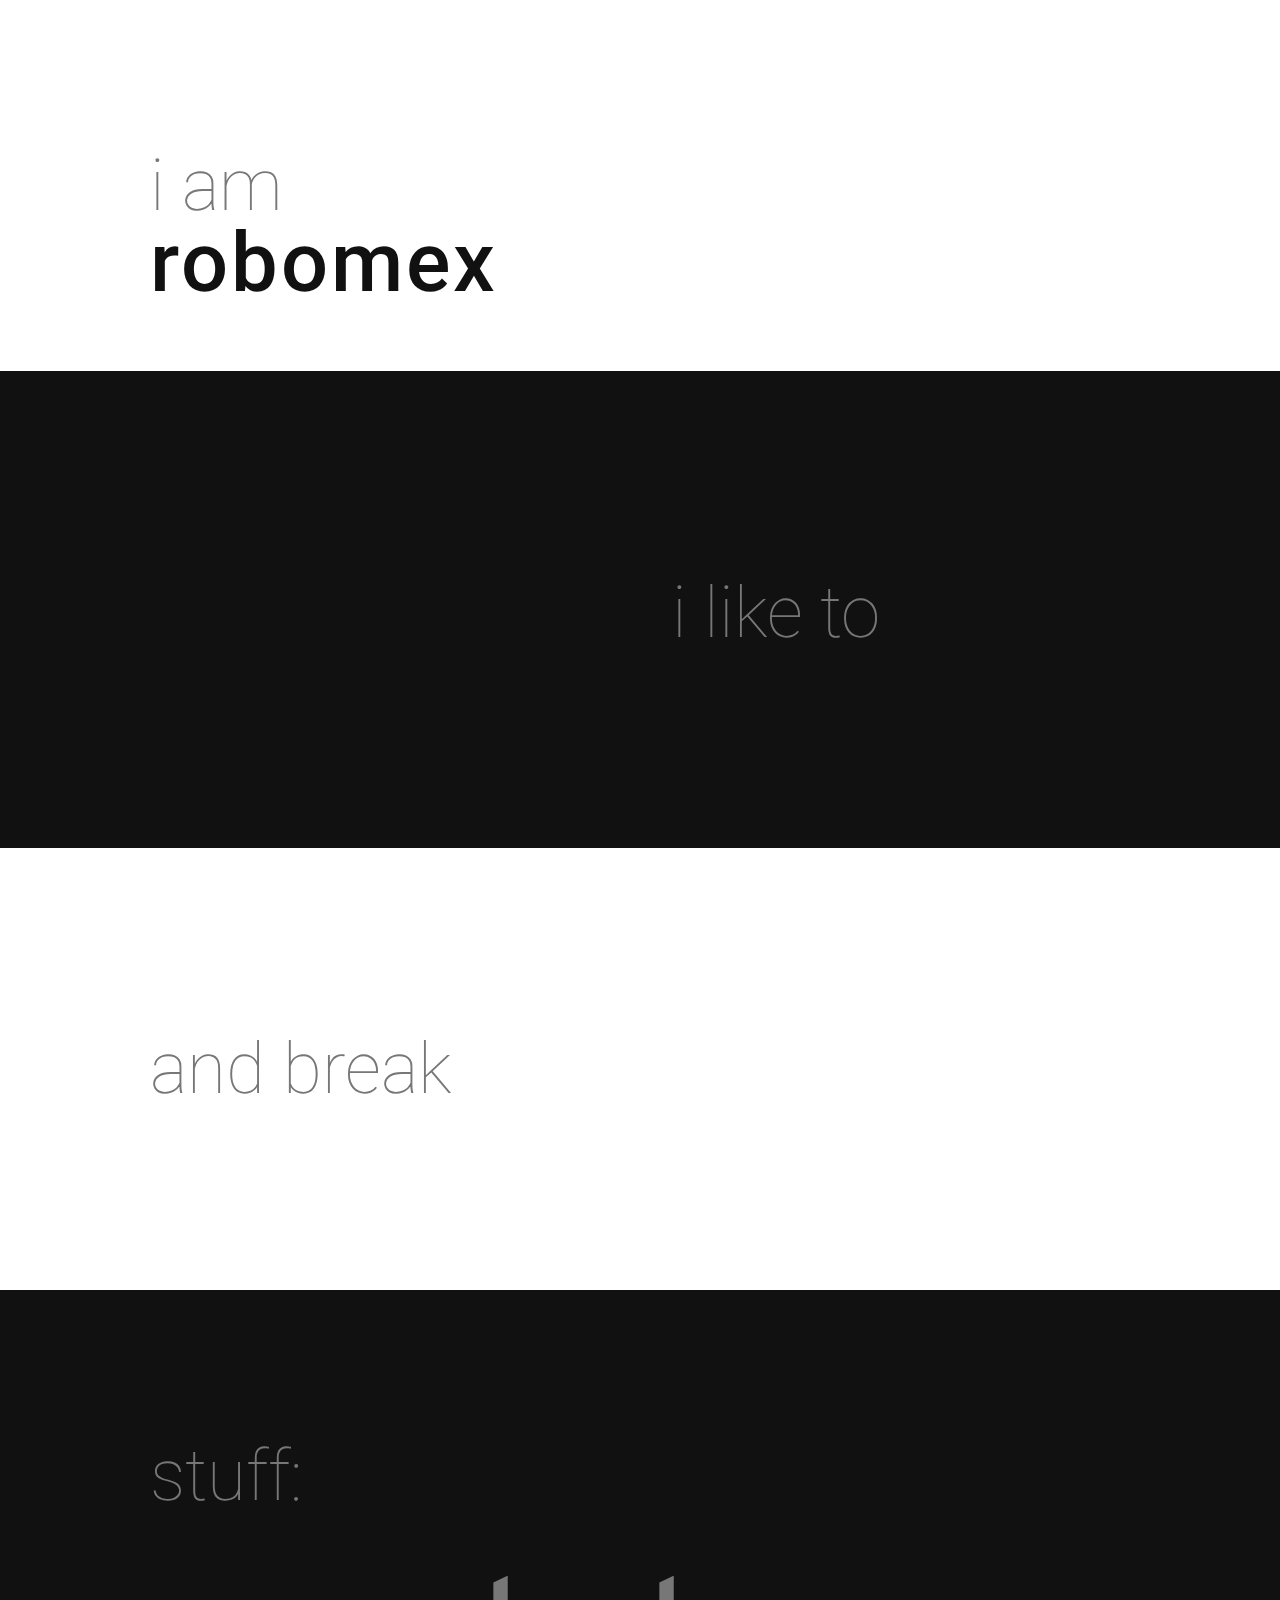
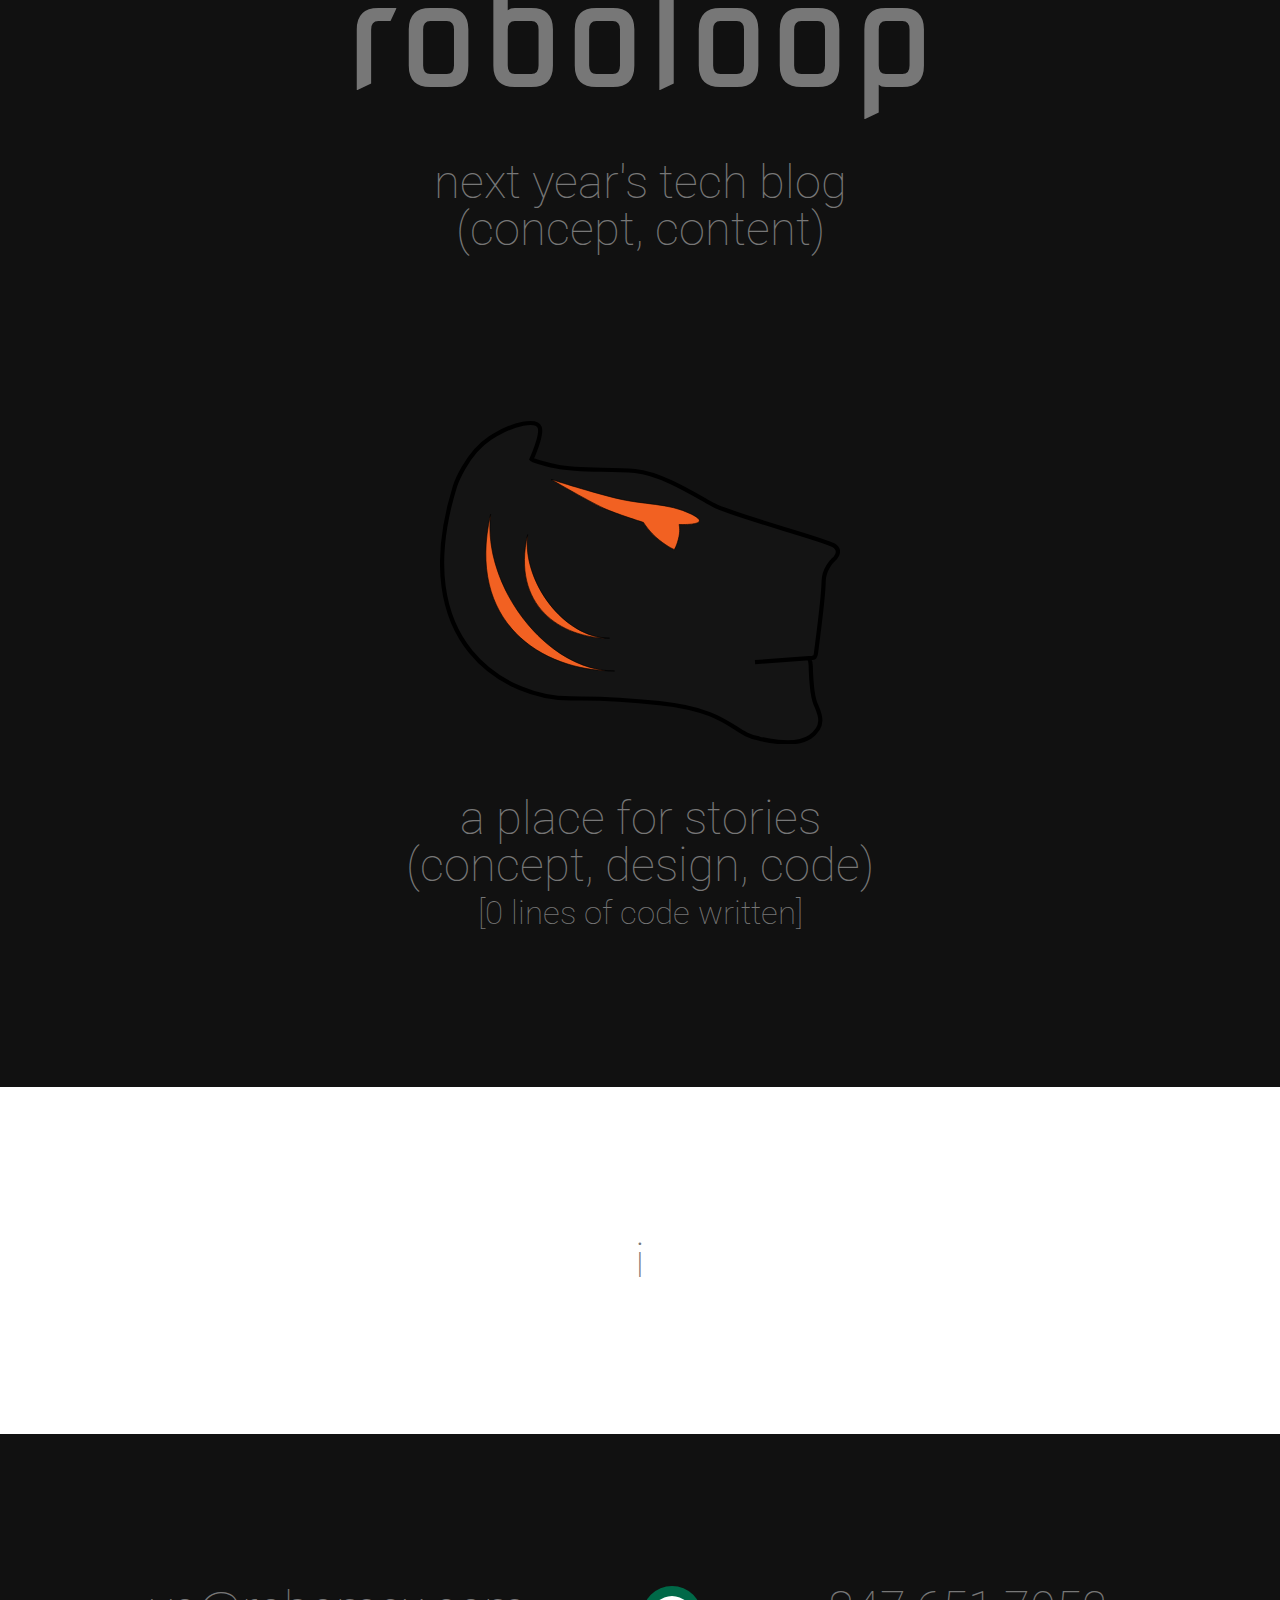
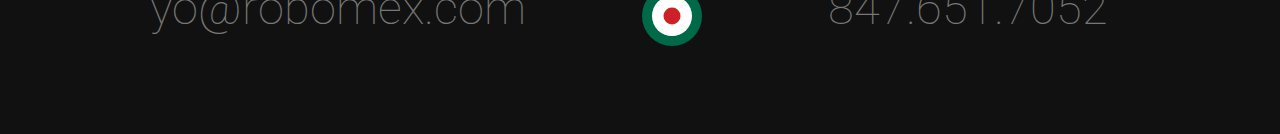
==== robomex.html @ b66b4286 "First homepage iteration" ====
<!DOCTYPE html>
<html lang="en">
	<head class="no-skrollr">
		<meta charset="utf-8">
		<meta name="viewport" content="width=device-width, initial-scale=1, user-scalable=no">
		<title>robomex | chicago | tech</title>
	  	<link rel="stylesheet" href="css/robomex.css">
		<link rel="stylesheet" href="css/animate.css">
	  	<link href='//fonts.googleapis.com/css?family=Roboto:100,500,900' rel='stylesheet' type='text/css'>
	  	<link href='//fonts.googleapis.com/css?family=Nova+Square' rel='stylesheet' type='text/css'>
	    <link rel="icon" href="favicon.ico">
	    <script type="text/javascript" src="js/analytics.js"></script>
	</head>	

	<body>
		<div id="skrollr-body">

			<div class="container">
				<h1>
					<span class="first" data-0="color:hsla(0,0%,47%,1);" data-133="color:hsla(0,0%,47%,0);">i am </span>
						<div class="menu">
							<span class="robomex">robomex</span><h4 class="menu-right"><pre><a href="#stuff" data-300="color:hsla(0,0%,47%,0);" data-400="color:hsla(0,0%,47%,1);">stuff</a>        <a href="#contact" data-300="color:hsla(0,0%,47%,0);" data-400="color:hsla(0,0%,47%,1);">contact</a></pre></h4>
						</div>
				</h1>
			</div>

			<div class="dark">
				<h1><span id="bumpity">i like to</span><svg version="1.1" xmlns="http://www.w3.org/2000/svg" xmlns:xlink="http://www.w3.org/1999/xlink" x=	"0px" y="0px"
	 				width="250.424px" height="165.868px" viewBox="0 0 350.424 265.868" enable-background="new 0 0 350.424 265.868" xml:space="preserve">
					<path style="fill:none;stroke:#333333;stroke-width:11;stroke-linecap:round;stroke-linejoin:miter;stroke-miterlimit:4;stroke-opacity:1;stroke-dasharray:6000;stroke-dashoffset:0"
						data-0="stroke-dashoffset:6000;stroke:rgb(255,0,0);" data-600="stroke-dashoffset:0;stroke:rgb(0,0,255);"
			 			d="M6.003,225.671
						c-0.13-30.229,3.696-58.618,11.457-87.962c6.602-24.959,13.309-60.311,28.421-81.793c3.292,17.468,0.367,37.919,0.34,55.672
						c-0.012,7.671-2.175,18.172,2.318,25.074c18.205-31.197,33.879-62.027,57.525-89.713c3.674,11.222,0.028,31.327-1.161,43.061
						c-3.263,32.209-8.222,64.594-13.15,96.54c-1.121,7.263-1.886,14.331-2.657,21.555c3.267-10.201,8.101-19.719,14.501-28.553
						c21.559-39.703,44.095-78.792,67.662-117.317c8.376-13.692,17.667-43.807,31.256-52.095c3.162,34.726-5.414,68.479-11.779,102.318
						c-4.625,24.591-4.432,54.41-13.127,77.901c0.409-20.582,2.42-41.521,4.066-61.319c-10.273-2.112-20.009-3.996-30.132-6.052
						c13.938-10.217,25.747,5.58,34.154,12.039c14.177-11.718,20.251-30.619,25.836-47.483c3.465-10.462,4.732-25.971,12.034-34.52
						c0.084,22.819-13.99,50.645-20.19,72.368c-7.92,27.752-15.98,55.543-23.883,83.265c-10.258-9.725,14.07-63.363,21.295-79.54
						c3.341,21.011,1.352,43.648,7.084,64.146c3.3,11.799,11.191,21.607,14.615,33.198c5.083-13.047-5.847-35.906-8.481-49.063
						c-3.691-18.437-4.626-37.208-7.81-55.674c-1.375-7.973-1.235-9.608-6.835-15.792c14.244,5.636,31.938-7.562,46.097-15.515
						c11.339-6.368,23.662-9.973,34.354-17.534c2.058,17.213-9.427,37.038-13.974,53.229c-6.228,22.176-14.921,43.492-21.731,65.497
						c-3.028,9.782-6.106,19.65-9.085,29.574c19.534,0.962,38.513,3.255,57.307,7.77c-15.771-0.073-31.602,0.233-47.353-0.052
						c-4.259-16.433-1.213-37.094,4.386-52.542c3.175-8.759,4.109-11.556,12.31-13.802c8.667-2.373,23.346,1.046,32.84,1.203
						c-8.815-0.214-27.49-6.657-32.169-15.288c-5.602-10.331,4.791-31.326,7.08-41.479c1.724-7.649-0.658-25.543,3.847-30.479
						c17.357-4.268,43.714,8.043,61.104,11.54c5.035,1.013,10.039,2.031,15.108,2.837"/>
					</svg>
				</h1>
			</div>

			<div class="container">
				<h1 class="and">and </h1><h1><div class="break">break</div><h1>
			</div>

			<div id="stuff">
				<h1>stuff:</h1>
				<div class="roboloop"><a href="http://roboloop.com">roboloop</a></div>
				<h2>next year's tech blog</h2>
				<h2>(concept, content)</h2>

				<svg version="1.1" id="logo" xmlns="http://www.w3.org/2000/svg" xmlns:xlink="http://www.w3.org/1999/xlink" x="0px" y="0px"
					 width="670.451px" height="442.181px" viewBox="0 0 670.451 342.181" enable-background="new 0 0 670.451 542.181"
					 xml:space="preserve">
					<g>
						<path fill="#141414" class="face" stroke="#000000" stroke-width="7" stroke-miterlimit="10" d="M528.055,404.251l96.065-7.278
							c0,0,2.938-0.569,3.855-1.507c1.146-1.167,1.633-1.622,2.143-5.747c2.933-23.613,12.587-94.039,12.919-120.876
							c0.261-21.282,15.433-35.472,15.433-35.472s18.589-14.843,0.726-25.351c-17.865-10.51-169.599-50.187-199.555-66.476
							c-29.951-16.294-87.62-53.598-132.81-57.801c-45.189-4.204-93.015,1.051-131.371-7.359c-38.356-8.407-42.037-12.61-42.037-12.61
							s18.391-39.934,13.66-53.069c-4.728-13.141-42.037-8.937-83.024,17.864C43.072,55.365,25.106,109.36,25.106,109.36
							c-81.745,265.067,87.272,355.583,193.704,355.583c36.259,0.523,65.455-1.016,149.006,7.918
							c120.509,12.883,122.238,51.881,166.312,59.116c0,0,58.33,16.553,85.92-2.363c27.585-18.919,15.764-40.201,9.457-55.178
							c-6.307-14.976-7.886-55.962-7.886-55.962s0.02-16.755-3.133-20.431"/>
						<path fill="#F26122" stroke="#000000" class="stripes" stroke-miterlimit="10" d="M186.339,97.897c0,0,69.294,40.494,93.465,50.563
							c22.065,9.193,61.285,21.452,61.285,21.452s9.654,16.394,26.815,29.878c15.618,12.271,24.823,15.626,24.823,15.626
							s4.443-5.973,7.81-21.756c2.602-12.171,0.153-20.221,0.153-20.221s60.222,2.295,20.687-17.316
							c-39.531-19.613-79.364-14.709-128.701-27.278C243.337,116.282,186.339,97.897,186.339,97.897z"/>
						<path fill="#F26122" stroke="#000000" class="stripes" stroke-miterlimit="10" d="M292.607,418.966c-114.86,0-221.528-143.11-207.803-262.692
							C43.635,336.632,168.537,418.966,292.607,418.966z"/>
						<path fill="#F26122" stroke="#000000" class="stripes" stroke-miterlimit="10" d="M284.147,363.993c-75.886,0-146.356-94.549-137.293-173.559
							C119.654,309.592,202.177,363.993,284.147,363.993z"/>
					</g>
				</svg>

				<h2>a place for stories</h2>
				<h2>(concept, design, code)</h2>
				<h5>[0 lines of code written]</h5>
			</div>

			<div class="container">
				<h2>
					i <span data-typer-targets="make stuff,have no idea what i'm doing but i make stuff,make stuff because i can,make stuff,make stuff for me,make stuff,make stuff for fun,make stuff"></span>
				</h2>
			</div>

			<div class="dark" id="contact">
				<h4 class="left">yo@robomex.com</h4><a href="http://twitter.com/robomex"><img src="images/icon.svg"/></a><h4 class="right">847.651.7052</h4>
			</div>


		</div>
		<script type="text/javascript" src="js/jquery-1.10.2.min.js"></script>
		<script type="text/javascript" src="js/waypoints.min.js"></script>
		<script type="text/javascript" src="js/waypoints-sticky.min.js"></script>
		<script type="text/javascript" src="js/skrollr.min.js"></script>
		<script type="text/javascript" src="js/jquery.typer.js"></script>

		

		<script type="text/javascript">
			var s = skrollr.init();
		</script>

		<script type="text/javascript">
			$(document).ready(function() {
				$('.robomex').waypoint('sticky');
				$('.menu-right').waypoint('sticky');
			});
			
			$('.break').waypoint(function() {
  				$('.break').toggleClass('animated hinge');
			}, { offset: 400 });
		</script>

		<script type="text/javascript">
			var $root = $('html, body');
			$('a').click(function() {
			    var href = $.attr(this, 'href');
			    $root.animate({
			        scrollTop: $(href).offset().top
			    }, 500, function () {
			        window.location.hash = href;
			    });
			    return false;
			});
		</script>

		<script>
		    $(function () {
		      $('[data-typer-targets]').typer();
		    });
		</script>



	</body>
</html>
---- css/robomex.css ----
/* http://meyerweb.com/eric/tools/css/reset/ 
   v2.0 | 20110126
   License: none (public domain)
*/

html, body, div, span, applet, object, iframe,
h1, h2, h3, h4, h5, h6, p, blockquote, pre,
a, abbr, acronym, address, big, cite, code,
del, dfn, em, img, ins, kbd, q, s, samp,
small, strike, strong, sub, sup, tt, var,
b, u, i, center,
dl, dt, dd, ol, ul, li,
fieldset, form, label, legend,
table, caption, tbody, tfoot, thead, tr, th, td,
article, aside, canvas, details, embed, 
figure, figcaption, footer, header, hgroup, 
menu, nav, output, ruby, section, summary,
time, mark, audio, video {
	margin: 0;
	padding: 0;
	border: 0;
	font-size: 100%;
	font: inherit;
	vertical-align: baseline;
}
/* HTML5 display-role reset for older browsers */
article, aside, details, figcaption, figure, 
footer, header, hgroup, menu, nav, section {
	display: block;
}
body {
	line-height: 1;
}
ol, ul {
	list-style: none;
}
blockquote, q {
	quotes: none;
}
blockquote:before, blockquote:after,
q:before, q:after {
	content: '';
	content: none;
}
table {
	border-collapse: collapse;
	border-spacing: 0;
}





/* beginning of my css */

body {
	font-family: 'Roboto', sans-serif;
	font-weight: 100;
	color: #777;
}

a{
	text-decoration: none;
	color: #777;
}

h1 {
	font-size: 71px;
}

h2{
	text-align: center;
	font-size: 47px;
}

h4{
	font-size: 47px;
}

h5{
	font-size: 33px;
	text-align: center;
	padding: 8px;
}

img{
	position: absolute;
	left: 50%;
	display: inline;
}

.robomex{
	letter-spacing: 3px;
	font-weight: 500;
	font-size: 83px;
	color: #111;
	background-color: #fff;
	z-index: 17;
	width: 100%;
	padding-left: 150px;
}

.robomex.stuck {
	position:fixed;
	top: 0;
}

.container{
	padding: 150px;
}

#skrollr-body{
	width: 100%;
}

.dark{
	text-align: right;
	padding: 150px;
	background-color: #111;
}

#stuff{
	text-align: left;
	padding: 150px;
	background-color: #111;
}

.first{
	z-index: 33;
	position: relative;
}

#bumpity{
	position: relative;
	top: -50px;
}

.break{
	position: relative;
	bottom: 36px;
	left: 133px;
}

.and{
	position: relative;
	top: 35px;
}

.menu{
	position: absolute;
	left: 0;
	right: 0;
}

.menu-right{
	z-index: 47;
	position: relative;
	top: 24px;
	float: right;
	padding-right: 150px;
}

.menu-right.stuck{
	position: fixed;
	top: 24px;
	right: 0px;
	text-align: right;
}

.roboloop{
    font-family: 'Nova Square';
    text-align: center;
    font-size: 147px;
    padding: 50px;
}

.roboloop a {
  -o-transition:color .5s ease-out, background 2s ease-in;
  -ms-transition:color .5s ease-out, background 2s ease-in;
  -moz-transition:color .5s ease-out, background 2s ease-in;
  -webkit-transition:color .5s ease-out, background 2s ease-in;
  transition:color .5s ease-out, background 2s ease-in;
}



.roboloop a:hover { 
	color: black; 
	background: white; 
}


#logo{
	width: 400px;
	display: block;
	margin: auto;
	padding: 50px;
}

.face{
  -o-transition:fill 2s ease-in;
  -ms-transition:fill 2s ease-in;
  -moz-transition:fill 2s ease-in;
  -webkit-transition:fill 2s ease-in;
  transition:fill 2s ease-in;
}

.stripes{
  -o-transition:fill 1s ease-out;
  -ms-transition:fill 1s ease-out;
  -moz-transition:fill 1s ease-out;
  -webkit-transition:fill 1s ease-out;
  transition:fill 1s ease-out;
}

#logo:hover .stripes{
	fill: black;
}

#logo:hover .face{
	fill: #f26122;
}

.left{
	float: left;
	text-align: center;
	width: 33%;
}

.right{
	float: right;
	text-align: center;
	width: 33%;
}
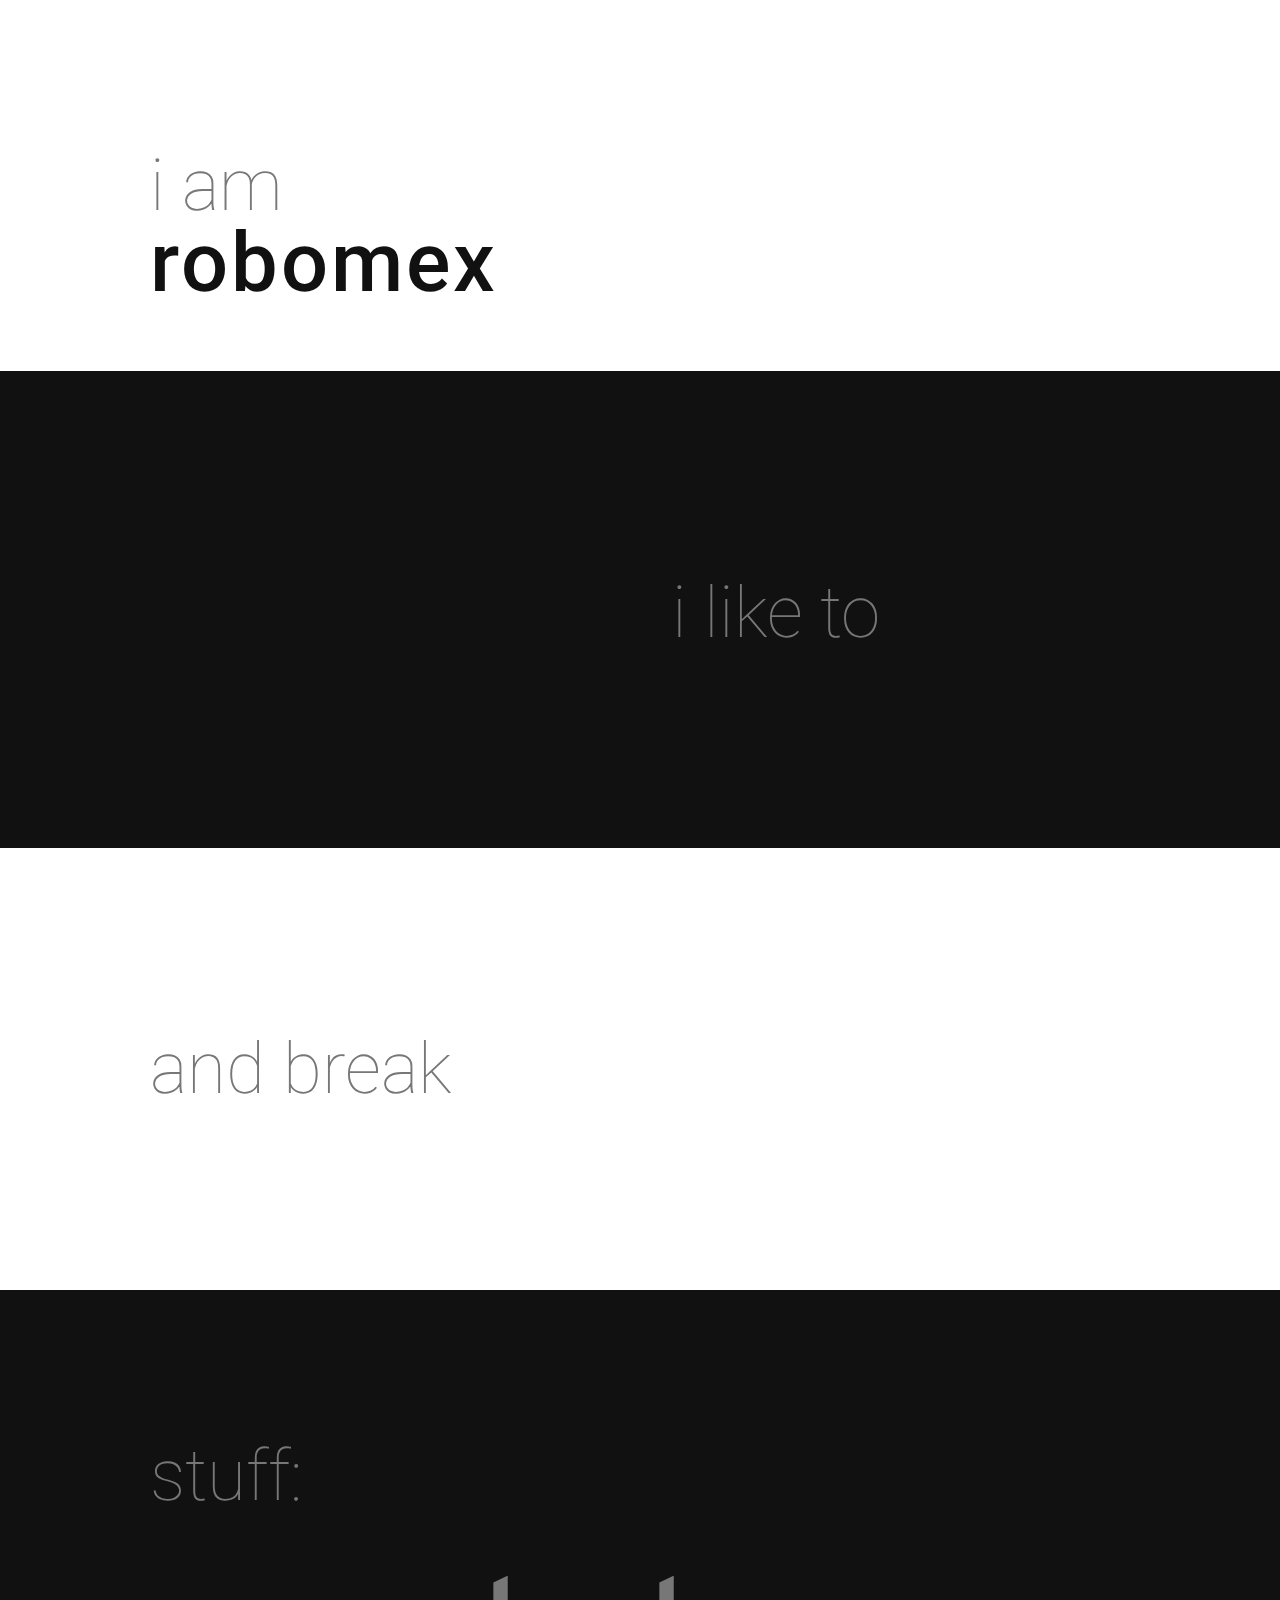
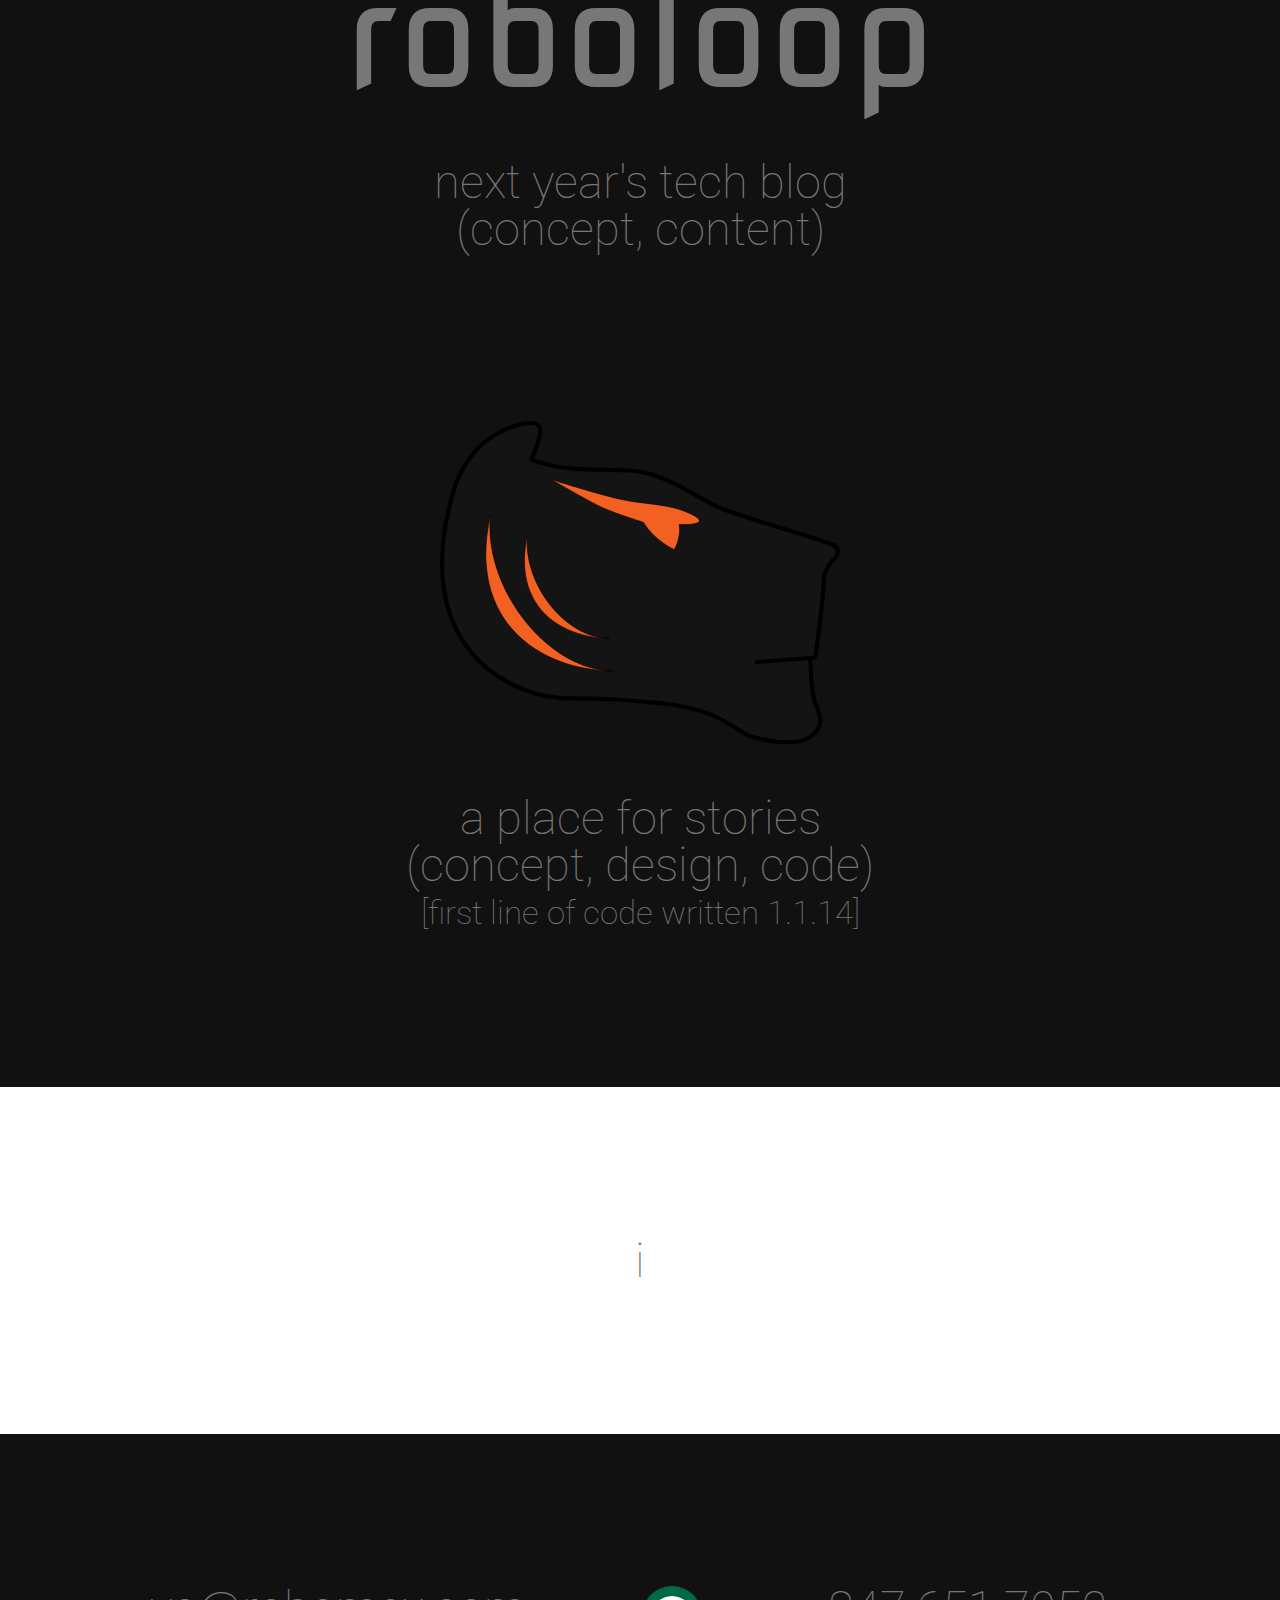
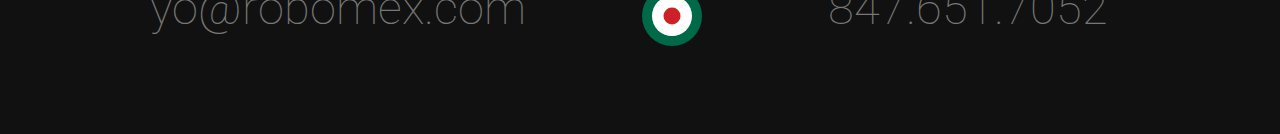
==== commit 0ce2d84b: "dumb update" ====
--- a/robomex.html
+++ b/robomex.html
@@ -83,7 +83,7 @@
 
 				<h2>a place for stories</h2>
 				<h2>(concept, design, code)</h2>
-				<h5>[0 lines of code written]</h5>
+				<h5>[first line of code written 1.1.14]</h5>
 			</div>
 
 			<div class="container">
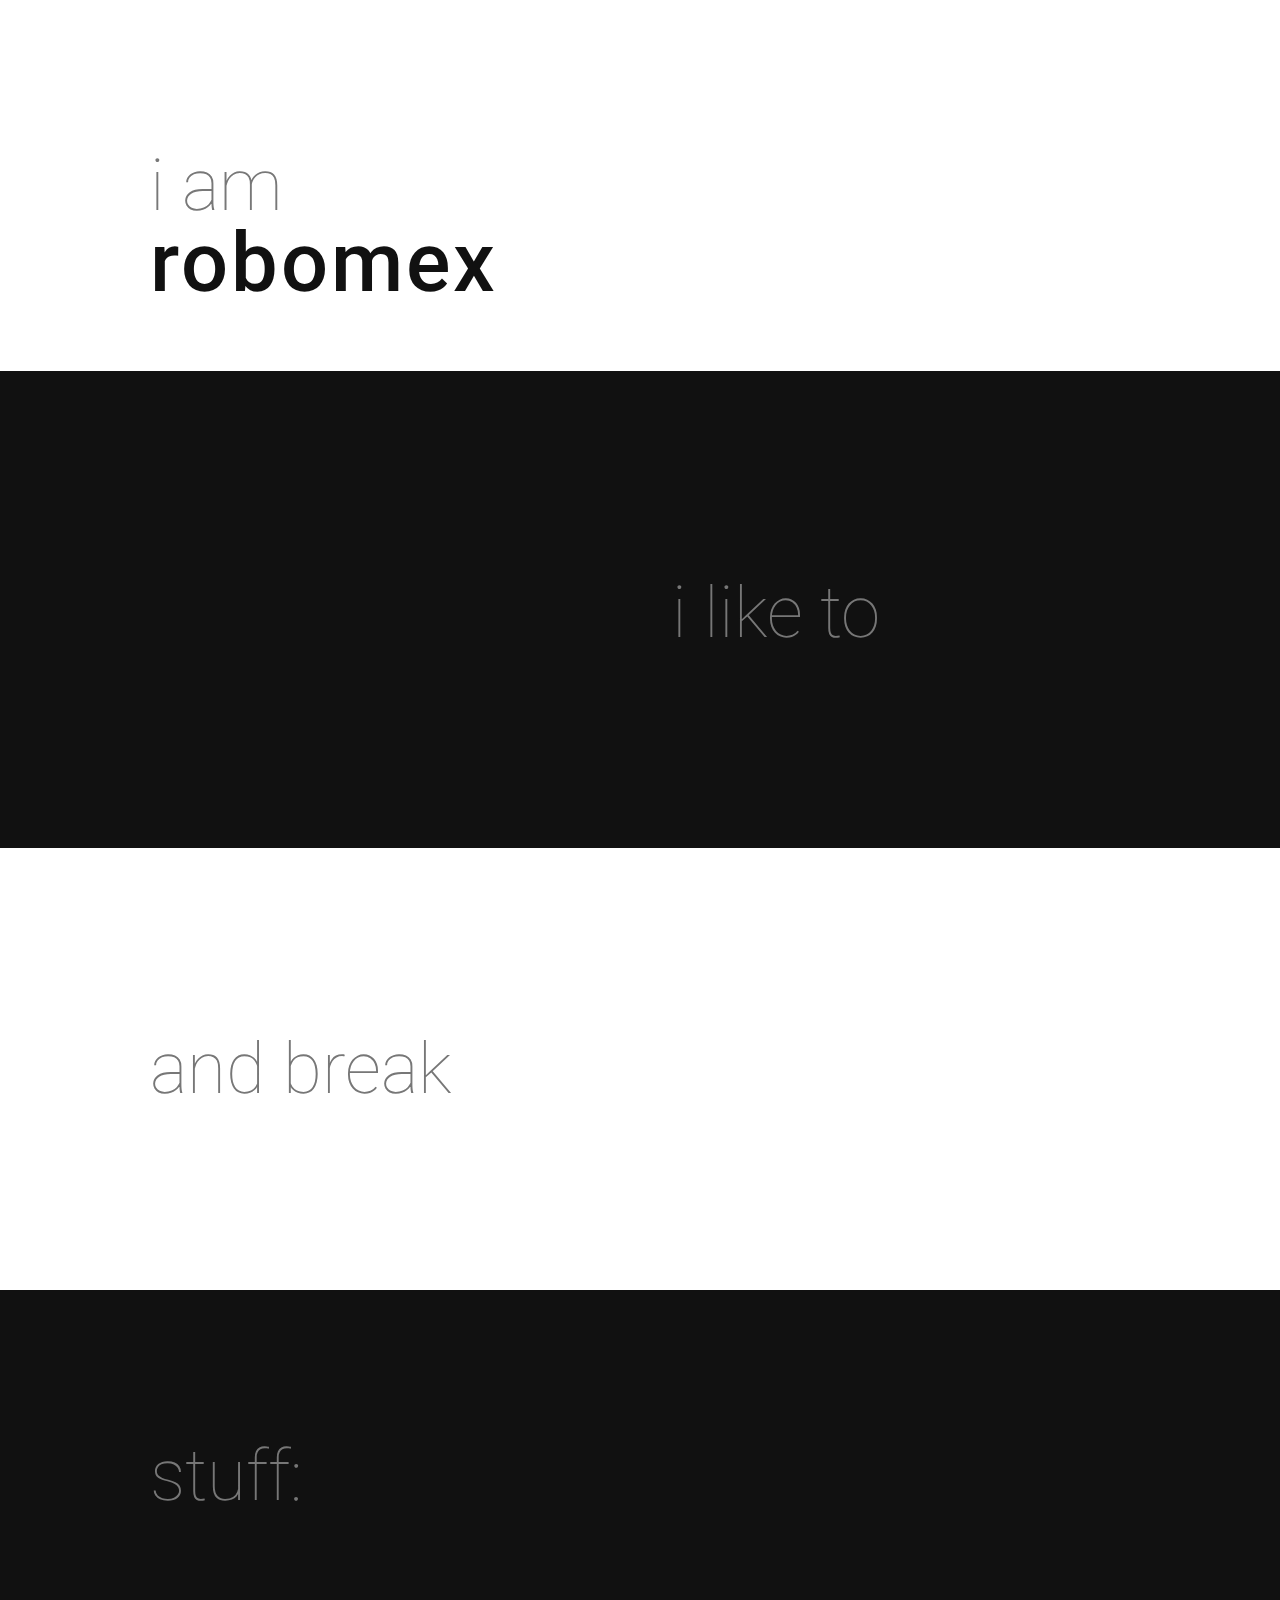
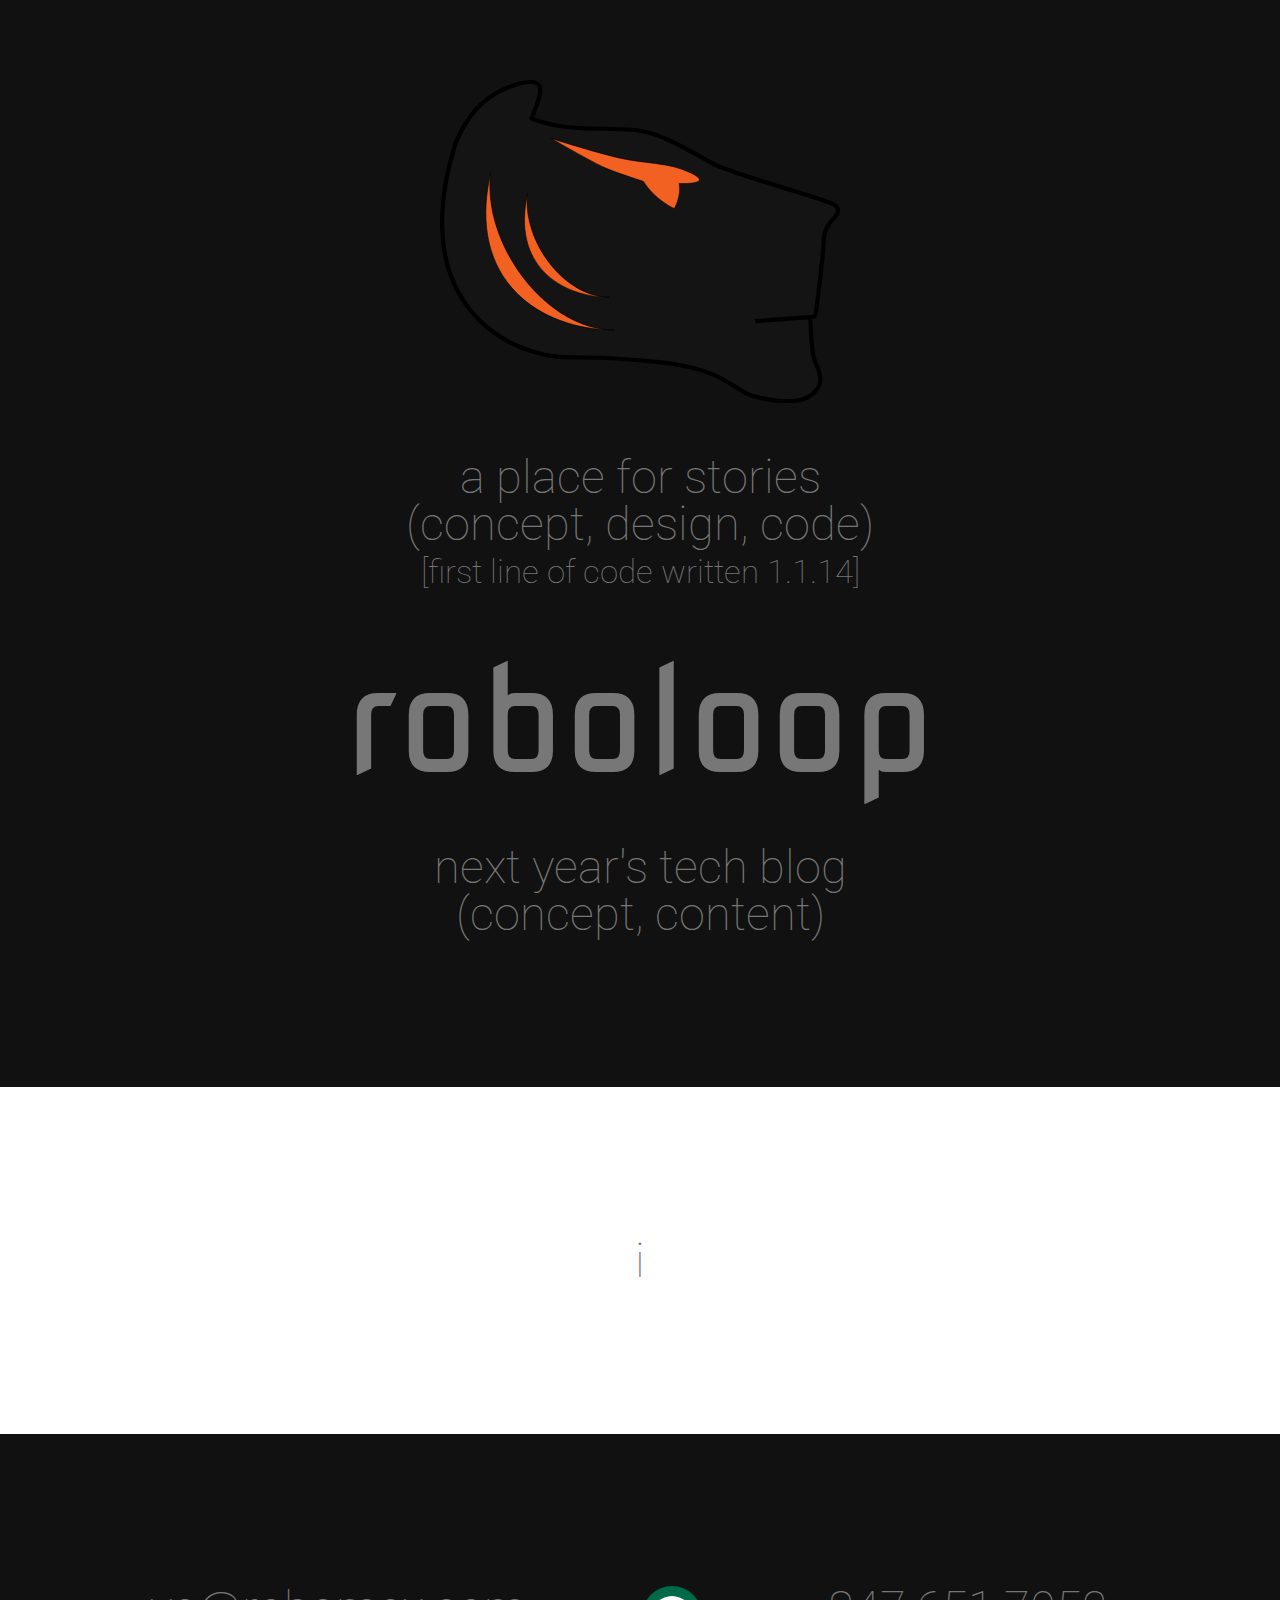
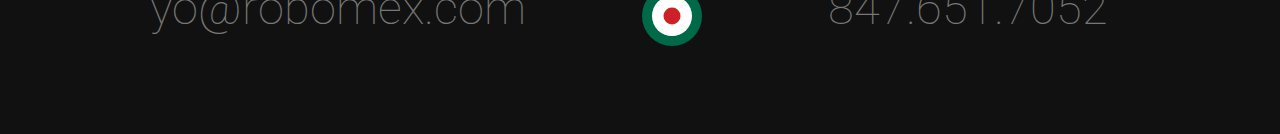
==== commit 43a1e810: "reordering" ====
--- a/robomex.html
+++ b/robomex.html
@@ -54,10 +54,6 @@
 
 			<div id="stuff">
 				<h1>stuff:</h1>
-				<div class="roboloop"><a href="http://roboloop.com">roboloop</a></div>
-				<h2>next year's tech blog</h2>
-				<h2>(concept, content)</h2>
-
 				<svg version="1.1" id="logo" xmlns="http://www.w3.org/2000/svg" xmlns:xlink="http://www.w3.org/1999/xlink" x="0px" y="0px"
 					 width="670.451px" height="442.181px" viewBox="0 0 670.451 342.181" enable-background="new 0 0 670.451 542.181"
 					 xml:space="preserve">
@@ -84,6 +80,9 @@
 				<h2>a place for stories</h2>
 				<h2>(concept, design, code)</h2>
 				<h5>[first line of code written 1.1.14]</h5>
+				<div class="roboloop"><a href="http://roboloop.com">roboloop</a></div>
+				<h2>next year's tech blog</h2>
+				<h2>(concept, content)</h2>
 			</div>
 
 			<div class="container">
